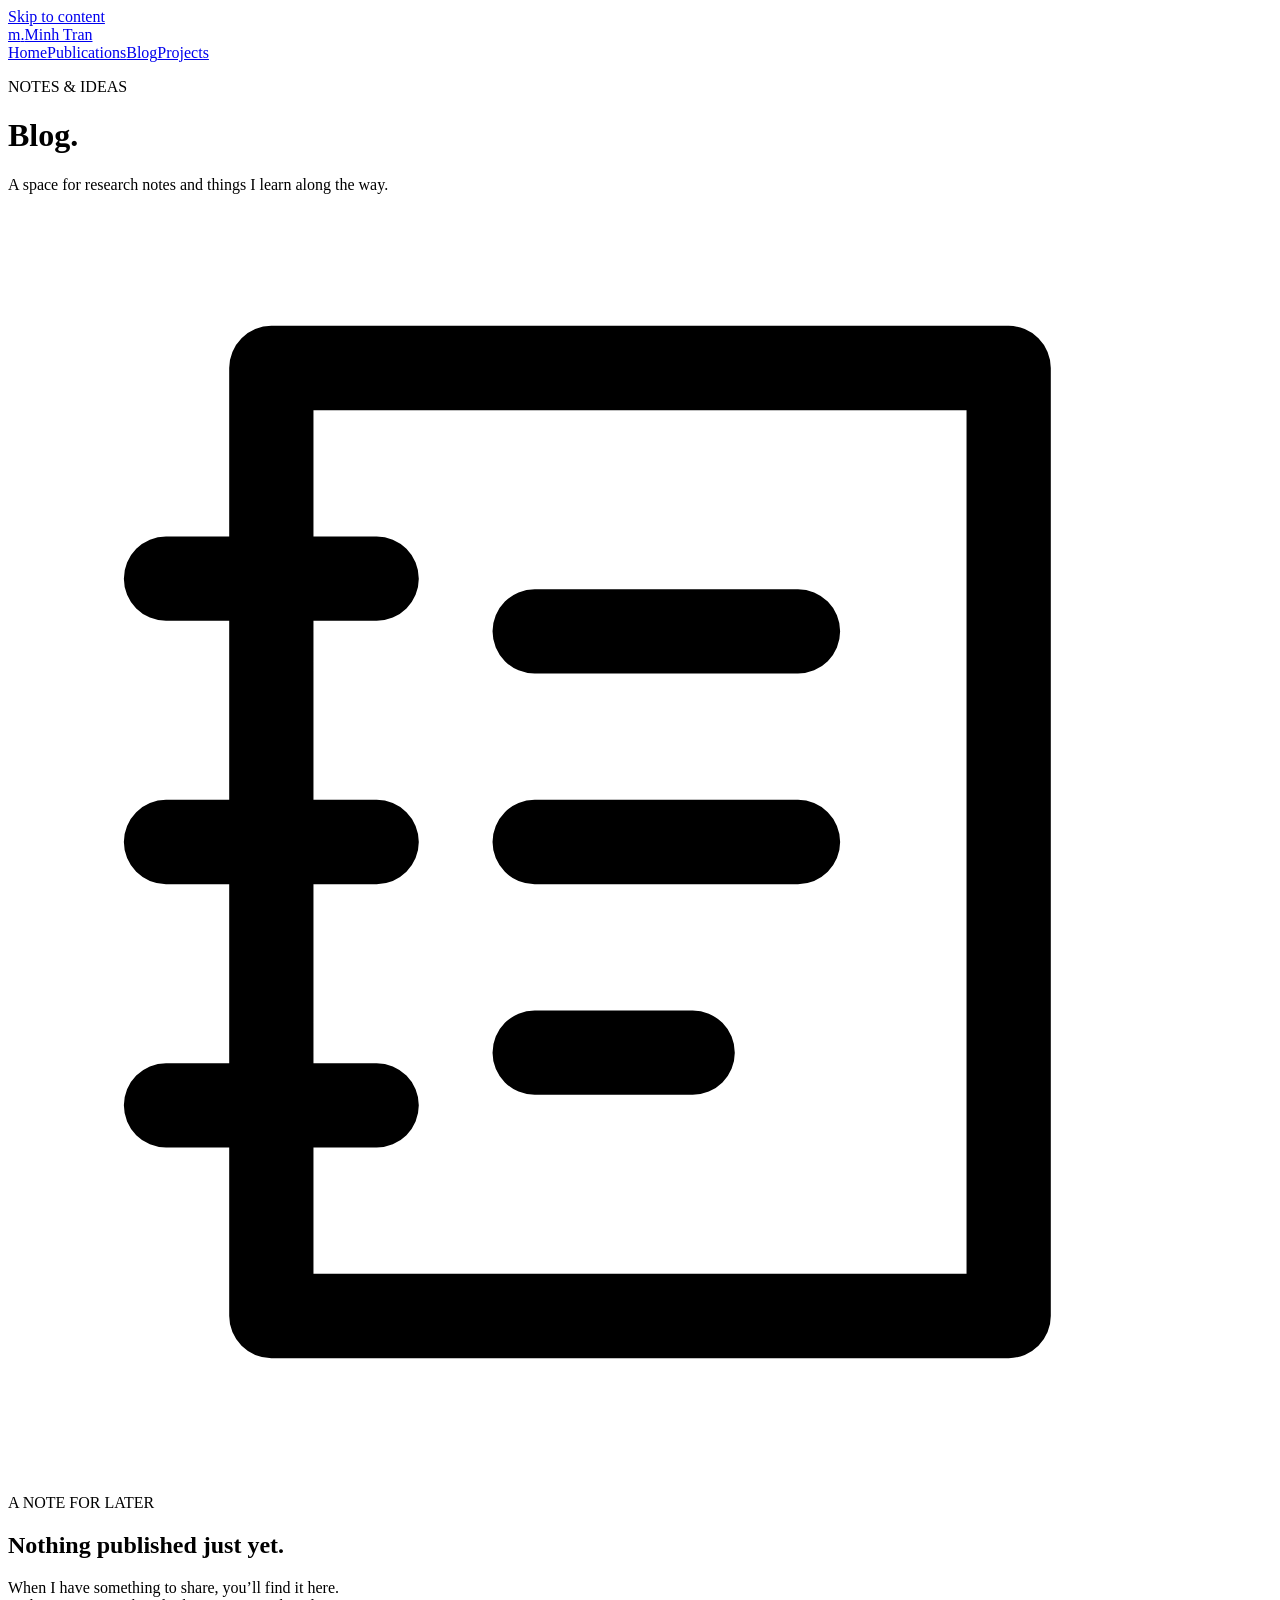
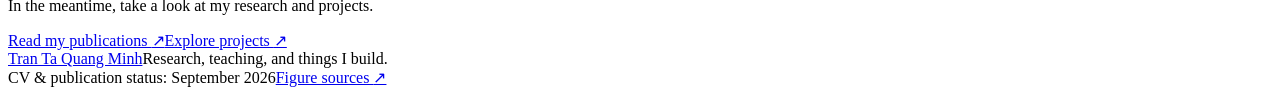
==== blog.html @ 910560d5 "Add files via upload" ====
<!doctype html>
<html lang="en">
<head>
  <meta charset="utf-8">
  <meta name="viewport" content="width=device-width, initial-scale=1">
  <meta name="description" content="Research notes and writing by Tran Ta Quang Minh.">
  <meta name="theme-color" content="#ffffff">
  <meta property="og:type" content="website">
  <meta property="og:title" content="Blog · Tran Ta Quang Minh">
  <meta property="og:description" content="Research notes and writing by Tran Ta Quang Minh.">
  <title>Blog · Tran Ta Quang Minh</title>
  <script>try{const t=localStorage.getItem('portfolio-theme');if(t==='dark'||t==='light')document.documentElement.dataset.theme=t}catch{}</script>
  <link rel="icon" href="assets/favicon.svg" type="image/svg+xml">
  <link rel="stylesheet" href="assets/style.css">
  <script src="assets/site.js" defer></script>
</head>
<body>
  <a class="skip-link" href="#main">Skip to content</a>
  <header class="site-header"><div class="header-inner">
    <a class="brand" href="index.html" aria-label="Minh Tran, home"><span class="brand-mark" aria-hidden="true">m<span>.</span></span><span>Minh Tran</span></a>
    <nav aria-label="Main navigation"><a href="index.html">Home</a><a href="publications.html">Publications</a><a href="blog.html" aria-current="page">Blog</a><a href="projects.html">Projects</a></nav>
    <button class="theme-toggle" type="button" aria-label="Switch to dark theme" title="Switch theme" hidden><svg class="moon-icon" viewBox="0 0 24 24" fill="none" stroke="currentColor" stroke-width="1.6" stroke-linecap="round" stroke-linejoin="round" aria-hidden="true"><path d="M20.3 15.2A8.5 8.5 0 0 1 8.8 3.7a8.5 8.5 0 1 0 11.5 11.5Z"/></svg><svg class="sun-icon" viewBox="0 0 24 24" fill="none" stroke="currentColor" stroke-width="1.6" stroke-linecap="round" stroke-linejoin="round" aria-hidden="true"><circle cx="12" cy="12" r="4"/><path d="M12 2v2m0 16v2M2 12h2m16 0h2M5 5l1.5 1.5m11 11L19 19M5 19l1.5-1.5m11-11L19 5"/></svg></button>
  </div></header>
  <main id="main" class="page-shell blog-page"><header class="page-heading"><p class="overline">NOTES & IDEAS</p><h1>Blog<span class="name-dot">.</span></h1><p>A space for research notes and things I learn along the way.</p></header>
<section class="blog-empty" aria-labelledby="blog-title"><div class="empty-icon" aria-hidden="true"><svg class="" viewBox="0 0 24 24" fill="none" stroke="currentColor" stroke-width="1.6" stroke-linecap="round" stroke-linejoin="round" aria-hidden="true"><path d="M5 3h14v18H5zM3 7h4M3 12h4M3 17h4M10 8h5M10 12h5M10 16h3"/></svg></div><p class="overline">A NOTE FOR LATER</p><h2 id="blog-title">Nothing published just yet.</h2><p>When I have something to share, you’ll find it here.<br>In the meantime, take a look at my research and projects.</p><div class="empty-links"><a href="publications.html">Read my publications <span aria-hidden="true">↗</span></a><a href="projects.html">Explore projects <span aria-hidden="true">↗</span></a></div></section>
</main>
  <footer class="site-footer"><div><a href="index.html">Tran Ta Quang Minh</a><span>Research, teaching, and things I build.</span></div><div><span>CV & publication status: September 2026</span><a href="content/projects.md">Figure sources <span aria-hidden="true">↗</span></a></div></footer>
  <dialog id="figure-dialog" aria-labelledby="figure-dialog-title"><div class="dialog-heading"><h2 id="figure-dialog-title">Paper figure</h2><button class="dialog-close" type="button" aria-label="Close figure">×</button></div><div class="dialog-image-wrap"><img id="dialog-image" alt=""></div><p id="dialog-credit"></p><a id="dialog-source" target="_blank" rel="noopener">Original source <span aria-hidden="true">↗</span></a></dialog>
</body>
</html>
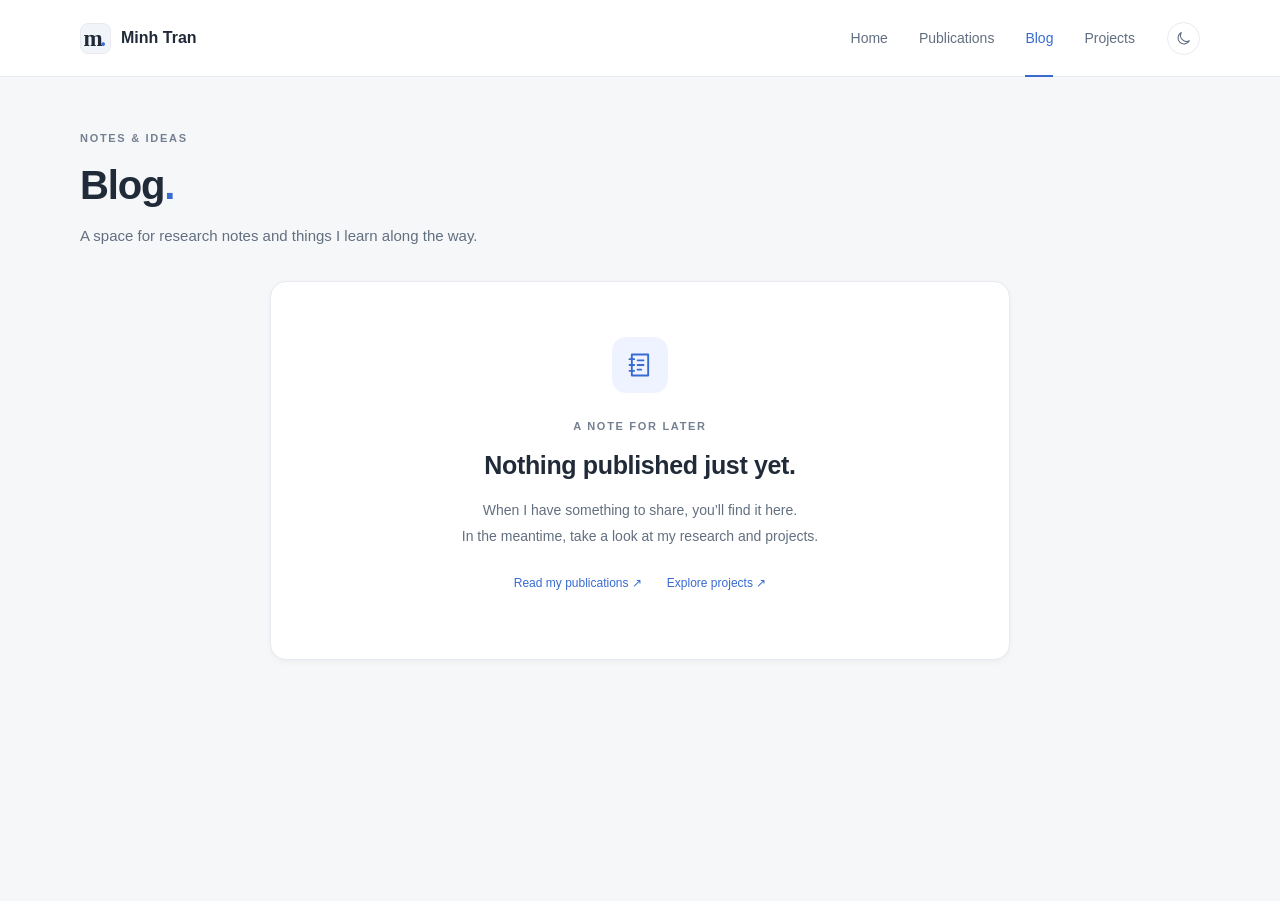
==== commit c4f5cbad: "misc" ====
--- a/blog.html
+++ b/blog.html
@@ -4,7 +4,7 @@
   <meta charset="utf-8">
   <meta name="viewport" content="width=device-width, initial-scale=1">
   <meta name="description" content="Research notes and writing by Tran Ta Quang Minh.">
-  <meta name="theme-color" content="#ffffff">
+  <meta name="theme-color" content="#f6f7f9">
   <meta property="og:type" content="website">
   <meta property="og:title" content="Blog · Tran Ta Quang Minh">
   <meta property="og:description" content="Research notes and writing by Tran Ta Quang Minh.">
@@ -24,7 +24,6 @@
   <main id="main" class="page-shell blog-page"><header class="page-heading"><p class="overline">NOTES & IDEAS</p><h1>Blog<span class="name-dot">.</span></h1><p>A space for research notes and things I learn along the way.</p></header>
 <section class="blog-empty" aria-labelledby="blog-title"><div class="empty-icon" aria-hidden="true"><svg class="" viewBox="0 0 24 24" fill="none" stroke="currentColor" stroke-width="1.6" stroke-linecap="round" stroke-linejoin="round" aria-hidden="true"><path d="M5 3h14v18H5zM3 7h4M3 12h4M3 17h4M10 8h5M10 12h5M10 16h3"/></svg></div><p class="overline">A NOTE FOR LATER</p><h2 id="blog-title">Nothing published just yet.</h2><p>When I have something to share, you’ll find it here.<br>In the meantime, take a look at my research and projects.</p><div class="empty-links"><a href="publications.html">Read my publications <span aria-hidden="true">↗</span></a><a href="projects.html">Explore projects <span aria-hidden="true">↗</span></a></div></section>
 </main>
-  <footer class="site-footer"><div><a href="index.html">Tran Ta Quang Minh</a><span>Research, teaching, and things I build.</span></div><div><span>CV & publication status: September 2026</span><a href="content/projects.md">Figure sources <span aria-hidden="true">↗</span></a></div></footer>
   <dialog id="figure-dialog" aria-labelledby="figure-dialog-title"><div class="dialog-heading"><h2 id="figure-dialog-title">Paper figure</h2><button class="dialog-close" type="button" aria-label="Close figure">×</button></div><div class="dialog-image-wrap"><img id="dialog-image" alt=""></div><p id="dialog-credit"></p><a id="dialog-source" target="_blank" rel="noopener">Original source <span aria-hidden="true">↗</span></a></dialog>
 </body>
 </html>
--- a/assets/style.css
+++ b/assets/style.css
@@ -0,0 +1,241 @@
+@layer reset, base, layout, components, responsive;
+
+@layer reset {
+  *, *::before, *::after { box-sizing: border-box; }
+  body, h1, h2, h3, p, figure { margin: 0; }
+  img, svg { display: block; max-width: 100%; }
+  button, input { font: inherit; }
+  button { color: inherit; cursor: pointer; }
+  [hidden] { display: none !important; }
+}
+
+@layer base {
+  :root { color-scheme: light; --bg: #f6f7f9; --card: #fff; --surface: #f1f4f8; --ink: #303947; --heading: #202a38; --secondary: #626f80; --muted: #748091; --blue: #386bd2; --blue-soft: #eef3ff; --line: #e7eaf0; --green: #2d6954; --green-soft: #edf6f1; --header: #ffffffed; --shadow: 0 2px 7px #14223909, 0 1px 2px #14223904; }
+  :root[data-theme="dark"] { color-scheme: dark; --bg: #111722; --card: #1a2331; --surface: #243043; --ink: #d9e1ed; --heading: #f0f4fa; --secondary: #b5c1d2; --muted: #9cabc0; --blue: #94baff; --blue-soft: #283a57; --line: #334155; --green: #a0d5b8; --green-soft: #223b33; --header: #1a2331ed; --shadow: 0 2px 8px #0002; }
+  @media (prefers-color-scheme: dark) { :root:not([data-theme="light"]) { color-scheme: dark; --bg: #111722; --card: #1a2331; --surface: #243043; --ink: #d9e1ed; --heading: #f0f4fa; --secondary: #b5c1d2; --muted: #9cabc0; --blue: #94baff; --blue-soft: #283a57; --line: #334155; --green: #a0d5b8; --green-soft: #223b33; --header: #1a2331ed; --shadow: 0 2px 8px #0002; } }
+  html { scroll-behavior: smooth; scroll-padding-top: 100px; }
+  body { background: var(--bg); color: var(--ink); font-family: -apple-system, BlinkMacSystemFont, 'Segoe UI', Arial, sans-serif; font-size: 15px; line-height: 1.75; -webkit-font-smoothing: antialiased; }
+  ::selection { background: var(--blue-soft); color: var(--blue); }
+  a { color: var(--blue); text-decoration: none; text-underline-offset: 4px; }
+  a:hover { text-decoration: underline; }
+  strong { font-weight: 600; }
+  h1, h2, h3 { color: var(--heading); font-weight: 600; line-height: 1.4; }
+  h1 { font-size: 37px; letter-spacing: -1.15px; line-height: 1.25; }
+  h2 { font-size: 21px; letter-spacing: -.35px; }
+  h3 { font-size: 16px; }
+  :focus-visible { outline: 2px solid var(--blue); outline-offset: 5px; }
+  [id] { scroll-margin-top: 100px; }
+  .skip-link { position: fixed; top: -80px; left: 20px; z-index: 100; padding: 10px 18px; background: var(--card); border: 1px solid var(--line); }
+  .skip-link:focus { top: 10px; }
+}
+
+@layer layout {
+  .site-header { position: sticky; top: 0; z-index: 10; background: var(--header); backdrop-filter: blur(14px); border-bottom: 1px solid var(--line); }
+  .header-inner, .page-shell { width: min(1120px, calc(100% - 80px)); margin-inline: auto; }
+  .header-inner { min-height: 76px; display: flex; align-items: center; gap: 32px; }
+  .brand { display: flex; align-items: center; gap: 10px; color: var(--heading); font-size: 16px; font-weight: 650; white-space: nowrap; margin-right: auto; }
+  .brand:hover { text-decoration: none; }
+  .brand-mark { display: grid; place-content: center; width: 31px; height: 31px; border: 1px solid var(--line); border-radius: 8px; font-family: Georgia, serif; font-weight: 700; font-size: 23px; line-height: 1; background: var(--surface); position: relative; padding-right: 5px; }
+  .brand-mark span { color: var(--blue); position: absolute; right: 4px; bottom: 3px; }
+  nav { display: flex; align-items: stretch; gap: 31px; align-self: stretch; }
+  nav a { display: flex; align-items: center; position: relative; color: var(--secondary); font-size: 14px; font-weight: 500; }
+  nav a:hover { color: var(--blue); text-decoration: none; }
+  nav a[aria-current="page"] { color: var(--blue); }
+  nav a[aria-current="page"]::after { content: ''; position: absolute; height: 2px; bottom: -1px; background: var(--blue); left: 0; right: 0; }
+  .page-shell { padding-top: 40px; padding-bottom: 64px; min-height: calc(100vh - 76px); }
+  .surface { background: var(--card); border: 1px solid var(--line); border-radius: 16px; box-shadow: var(--shadow); }
+  .introduction { padding: 38px 40px 29px; }
+  .intro-grid { display: grid; grid-template-columns: minmax(0,1fr) 242px; gap: 42px; align-items: start; }
+  .background-panel { padding: 30px 36px; margin-top: 24px; }
+  .background-columns { display: grid; grid-template-columns: minmax(0,1fr) minmax(0,1fr); gap: 46px; align-items: start; }
+  .background-panel h2 { font-size: 17px; margin-bottom: 19px; }
+  .honors-section { margin-top: 25px; }
+  .honors-section h2 { margin-bottom: 10px; }
+  .selected-section { padding: 29px 36px 34px; margin-top: 24px; }
+  .section-heading { display: flex; align-items: baseline; justify-content: space-between; gap: 16px; padding-bottom: 17px; margin-bottom: 24px; border-bottom: 1px solid var(--line); }
+  .section-link { font-size: 13px; white-space: nowrap; }
+}
+
+@layer components {
+  .theme-toggle { padding: 7px; background: none; border: 1px solid var(--line); border-radius: 50%; color: var(--secondary); }
+  .theme-toggle svg { width: 17px; height: 17px; }
+  .theme-toggle:hover { background: var(--surface); }
+  .sun-icon { display: none; }
+  :root[data-theme="dark"] .moon-icon { display: none; }
+  :root[data-theme="dark"] .sun-icon { display: block; }
+  .overline { font-size: 11px; letter-spacing: 1.7px; font-weight: 600; color: var(--muted); margin-bottom: 12px; }
+  .name-dot { color: var(--blue); }
+  .intro-role { color: var(--secondary); font-size: 16px; margin-top: 8px; margin-bottom: 23px; }
+  .biography { font-size: 14.5px; line-height: 1.85; }
+  .biography p + p { margin-top: 15px; }
+  .social-links { display: flex; flex-wrap: wrap; gap: 13px 26px; margin-top: 28px; padding-top: 20px; border-top: 1px solid var(--line); }
+  .social-links a { display: inline-flex; align-items: center; gap: 7px; font-size: 13px; font-weight: 500; }
+  .social-links svg { width: 17px; height: 17px; }
+  .profile-card { min-width: 0; padding-top: 3px; }
+  .portrait-wrap { aspect-ratio: 3 / 4; overflow: hidden; border-radius: 8px; background: var(--surface); border: 1px solid var(--line); }
+  .portrait-wrap img { width: 100%; height: 100%; object-fit: cover; object-position: 50% 35%; }
+  .portrait-caption { font-size: 11px; color: var(--muted); text-align: center; margin-top: 8px; }
+  .profile-location { display: flex; gap: 7px; align-items: center; justify-content: center; font-size: 11px; color: var(--muted); margin-top: 17px; }
+  .profile-location svg { width: 14px; height: 14px; flex-shrink: 0; }
+  .cv-button { display: flex; align-items: center; gap: 8px; justify-content: center; font-size: 12px; padding: 8px 12px; border: 1px solid var(--line); border-radius: 6px; margin-top: 13px; color: var(--secondary); }
+  .cv-button svg { width: 16px; height: 16px; }
+  .cv-button > span:last-child { margin-left: auto; }
+  .cv-button:hover { color: var(--blue); border-color: var(--blue); text-decoration: none; }
+  .background-item, .teaching-item { display: flex; gap: 13px; align-items: start; }
+  .background-item + .background-item, .teaching-item + .teaching-item { margin-top: 21px; }
+  .background-item > div, .teaching-item > div { min-width: 0; }
+  .institution-logo { display: grid; place-items: center; flex: 0 0 34px; width: 34px; height: 34px; background: #fff; border-radius: 6px; border: 1px solid var(--line); overflow: hidden; margin-top: 2px; }
+  .institution-logo img { width: 100%; height: 100%; object-fit: contain; }
+  .background-item h3, .teaching-item h3 { font-size: 13px; line-height: 1.6; }
+  .background-item h3 a, .teaching-item h3 a { color: var(--heading); }
+  .background-item p { font-size: 12px; color: var(--secondary); margin-top: 4px; }
+  .background-item .item-date, .item-date { font-size: 11px; color: var(--muted); }
+  .background-item .education-detail { font-size: 11px; line-height: 1.75; margin-top: 7px; }
+  .teaching-role { color: var(--secondary); font-size: 12px; margin-top: 2px; }
+  .teaching-item .item-date { margin-top: 3px; }
+  .teaching-details { margin-top: 4px; }
+  .teaching-details summary, .abstract summary { display: inline-flex; align-items: center; gap: 10px; cursor: pointer; color: var(--blue); font-size: 11px; list-style: none; }
+  .teaching-details summary::-webkit-details-marker, .abstract summary::-webkit-details-marker { display: none; }
+  .teaching-details[open] summary span, .abstract[open] summary span { transform: rotate(45deg); }
+  .teaching-detail { color: var(--secondary); font-size: 12px; margin-top: 8px; line-height: 1.8; }
+  .honors-list { list-style: none; margin: 0; padding: 0; }
+  .honors-list li { display: grid; grid-template-columns: 4px minmax(0,1fr) auto; gap: 9px; align-items: baseline; padding: 5px 0; }
+  .award-dot { width: 4px; height: 4px; background: var(--muted); border-radius: 50%; position: relative; top: -2px; }
+  .honors-list h3 { font-size: 12px; font-weight: 500; line-height: 1.65; }
+  .award-arrow { font-size: 10px; }
+  .award-date { color: var(--secondary); white-space: nowrap; font-size: 10px; font-style: italic; }
+  .page-heading { margin: 12px 0 31px; }
+  .page-heading h1 { font-size: 40px; margin-bottom: 13px; }
+  .page-heading > p:last-child { font-size: 15px; color: var(--secondary); max-width: 760px; }
+  .publication-heading { display: flex; flex-wrap: wrap; gap: 8px 24px; justify-content: space-between; align-items: baseline; margin-bottom: 21px; }
+  .publication-heading h2 { font-size: 23px; }
+  .publication-heading p { color: var(--muted); font-size: 11px; }
+  .equal-note { margin-left: 9px; }
+  .publications-panel { padding: 29px 32px; }
+  .publication-item { display: grid; grid-template-columns: 245px minmax(0,1fr); gap: 30px; padding: 28px 0; border-bottom: 1px solid var(--line); }
+  .publication-item:first-child { padding-top: 0; }
+  .publication-item:last-child { border-bottom: 0; padding-bottom: 0; }
+  .paper-figure { min-width: 0; align-self: start; }
+  .figure-link { display: flex; position: relative; align-items: center; justify-content: center; min-height: 168px; padding: 9px; border: 1px solid #e0e5eb; border-radius: 7px; background: #fff; overflow: hidden; }
+  .figure-link img { width: 100%; height: 150px; object-fit: contain; }
+  .figure-link:hover { border-color: var(--blue); }
+  .figure-enlarge { position: absolute; right: 6px; bottom: 4px; font-size: 14px; color: #52627c; background: #fff; width: 19px; text-align: center; border-radius: 3px; opacity: 0; }
+  .figure-link:hover .figure-enlarge, .figure-link:focus-visible .figure-enlarge { opacity: 1; }
+  .paper-meta { display: flex; flex-wrap: wrap; align-items: center; gap: 6px 12px; margin-bottom: 8px; }
+  .status { display: inline-block; color: var(--blue); background: var(--blue-soft); font-size: 10px; font-weight: 600; padding: 2px 7px; border-radius: 4px; line-height: 1.8; }
+  .status.accepted { color: var(--green); background: var(--green-soft); }
+  .contribution { color: var(--muted); font-size: 11px; }
+  .paper-content h3 { font-size: 16px; line-height: 1.5; letter-spacing: -.2px; }
+  .paper-content h3 > a { color: var(--heading); }
+  .authors { font-size: 12px; color: var(--secondary); line-height: 1.8; margin-top: 7px; }
+  .authors strong { color: var(--heading); }
+  .paper-summary { font-size: 13px; margin-top: 8px; color: var(--secondary); }
+  .paper-links { display: flex; flex-wrap: wrap; gap: 7px 17px; margin-top: 12px; font-size: 12px; font-weight: 500; }
+  .abstract { margin-top: 12px; font-size: 13px; }
+  .abstract summary span { font-size: 16px; line-height: 1; }
+  .abstract > p { margin-top: 10px; padding: 13px 16px; border-left: 2px solid var(--line); background: var(--surface); color: var(--secondary); line-height: 1.85; }
+  .project-list { display: grid; grid-template-columns: repeat(3,minmax(0,1fr)); gap: 26px; align-items: stretch; }
+  .project-card { display: flex; flex-direction: column; min-width: 0; background: var(--card); border: 1px solid var(--line); border-radius: 10px; overflow: hidden; box-shadow: 0 3px 10px #1422390c; }
+  .project-cover { aspect-ratio: 3 / 2; background: #edf2f8; overflow: hidden; }
+  .project-cover img { width: 100%; height: 100%; object-fit: cover; }
+  .project-content { display: flex; flex: 1; flex-direction: column; padding: 21px 22px 24px; }
+  .project-meta { display: flex; justify-content: space-between; gap: 12px; color: var(--blue); font-size: 10px; letter-spacing: .2px; margin-bottom: 13px; }
+  .project-year { color: var(--muted); }
+  .project-content h2 { font-size: 20px; line-height: 1.45; letter-spacing: -.3px; min-height: 2.9em; }
+  .project-summary { color: var(--secondary); font-size: 13px; line-height: 1.85; margin-top: 12px; min-height: 5.55em; }
+  .project-status { font-size: 11px; color: var(--blue); margin-top: 12px; }
+  .project-card .abstract { margin-top: 10px; margin-bottom: 19px; }
+  .project-card .abstract > p { font-size: 12px; padding: 12px; }
+  .project-card-bottom { margin-top: auto; padding-top: 8px; }
+  .tags { display: flex; flex-wrap: wrap; gap: 5px 7px; }
+  .tags span { color: var(--secondary); background: var(--surface); font-size: 10px; border-radius: 3px; padding: 3px 7px; }
+  .project-card .paper-links { margin-top: 16px; font-size: 11px; gap: 7px 14px; }
+  .blog-empty { padding: 55px 28px 65px; text-align: center; max-width: 740px; margin: 0 auto; background: var(--card); border: 1px solid var(--line); border-radius: 16px; box-shadow: var(--shadow); }
+  .empty-icon { display: grid; place-content: center; width: 56px; height: 56px; background: var(--blue-soft); color: var(--blue); border-radius: 14px; margin: 0 auto 24px; }
+  .empty-icon svg { width: 28px; height: 28px; }
+  .blog-empty h2 { font-size: 25px; margin-bottom: 14px; }
+  .blog-empty > p:not(.overline) { color: var(--secondary); font-size: 14px; line-height: 1.9; }
+  .empty-links { display: flex; flex-wrap: wrap; justify-content: center; gap: 12px 25px; font-size: 12px; margin-top: 23px; }
+  dialog { width: min(1100px, calc(100% - 40px)); max-height: calc(100dvh - 48px); padding: 24px; background: var(--card); color: var(--ink); border: 1px solid var(--line); border-radius: 12px; box-shadow: 0 30px 100px #0004; }
+  dialog::backdrop { background: #101b2baf; backdrop-filter: blur(4px); }
+  .dialog-heading { display: flex; align-items: center; gap: 20px; justify-content: space-between; margin-bottom: 20px; }
+  .dialog-heading h2 { font-size: 20px; }
+  .dialog-close { border: 1px solid var(--line); border-radius: 50%; width: 34px; height: 34px; background: none; font-size: 23px; flex-shrink: 0; }
+  .dialog-image-wrap { background: #fff; padding: 12px; border-radius: 6px; }
+  .dialog-image-wrap img { width: 100%; max-height: 65dvh; object-fit: contain; }
+  #dialog-credit { font-size: 11px; margin-top: 14px; color: var(--secondary); }
+  #dialog-source { display: inline-block; font-size: 12px; margin-top: 8px; }
+}
+
+@layer responsive {
+  @media (max-width: 1000px) {
+    .header-inner, .page-shell { width: calc(100% - 48px); }
+    .introduction { padding: 30px; }
+    .intro-grid { grid-template-columns: minmax(0,1fr) 200px; gap: 30px; }
+    h1 { font-size: 32px; }
+    .background-panel, .selected-section { padding: 27px; }
+    .background-columns { gap: 30px; }
+    .publication-item { grid-template-columns: 195px minmax(0,1fr); gap: 25px; }
+    .project-list { grid-template-columns: repeat(2,minmax(0,1fr)); }
+  }
+  @media (max-width: 640px) {
+    .header-inner, .page-shell { width: calc(100% - 28px); }
+    .header-inner { min-height: 98px; gap: 0 18px; flex-wrap: wrap; padding-top: 15px; }
+    .brand { font-size: 14px; }
+    .brand-mark { width: 27px; height: 27px; font-size: 20px; }
+    .theme-toggle { order: 1; margin-left: auto; }
+    nav { order: 2; flex: 0 0 100%; justify-content: space-between; gap: 12px; min-height: 44px; margin-top: 7px; }
+    nav a { font-size: 13px; padding-block: 9px 11px; }
+    .page-shell { padding-top: 22px; padding-bottom: 35px; }
+    .surface { border-radius: 12px; }
+    .introduction { padding: 23px 20px 22px; }
+    .intro-grid { display: flex; flex-direction: column; gap: 0; }
+    .intro-copy { display: contents; }
+    .intro-copy .overline { order: 0; }
+    .intro-copy h1 { order: 1; font-size: 29px; }
+    .intro-role { order: 2; margin-bottom: 21px; font-size: 14px; }
+    .profile-card { order: 3; display: grid; grid-template-columns: 90px minmax(0,1fr); width: 100%; column-gap: 16px; margin-bottom: 23px; padding: 0; }
+    .portrait-wrap { grid-column: 1; grid-row: 1 / 4; border-radius: 6px; }
+    .portrait-caption { grid-column: 2; grid-row: 1; text-align: left; align-self: end; margin: 0 0 3px; font-size: 10px; }
+    .profile-location { grid-column: 2; grid-row: 2; justify-content: start; align-self: start; margin-top: 0; font-size: 9px; }
+    .profile-location svg { width: 12px; height: 12px; }
+    .cv-button { grid-column: 2; grid-row: 3; align-self: start; justify-content: start; margin-top: 7px; max-width: 210px; font-size: 10px; padding: 5px 7px; gap: 6px; }
+    .cv-button svg { width: 13px; height: 13px; }
+    .biography { order: 4; font-size: 13px; line-height: 1.85; }
+    .social-links { gap: 12px 19px; margin-top: 22px; padding-top: 17px; }
+    .social-links a { font-size: 11px; }
+    .social-links svg { width: 14px; height: 14px; }
+    .background-panel, .selected-section { padding: 24px 20px; margin-top: 18px; }
+    .background-columns { grid-template-columns: minmax(0,1fr); gap: 30px; }
+    .background-panel h2 { font-size: 17px; }
+    .section-heading { gap: 12px; margin-bottom: 22px; }
+    .section-heading h2 { font-size: 18px; }
+    .section-link { font-size: 10px; }
+    .publication-item { grid-template-columns: minmax(0,1fr); gap: 16px; padding-block: 25px; }
+    .figure-link { min-height: 167px; }
+    .figure-link img { height: 150px; }
+    .paper-content h3 { font-size: 15px; }
+    .authors { font-size: 11px; }
+    .paper-summary { font-size: 12px; }
+    .paper-links { font-size: 11px; }
+    .page-heading { margin: 8px 4px 25px; }
+    .page-heading h1 { font-size: 34px; }
+    .page-heading > p:last-child { font-size: 13px; }
+    .publication-heading { margin-inline: 4px; }
+    .publication-heading p { font-size: 10px; }
+    .equal-note { margin-left: 0; }
+    .publications-panel { padding: 22px 20px; }
+    .project-list { grid-template-columns: minmax(0,1fr); gap: 22px; }
+    .project-content { padding: 21px 22px 25px; }
+    .project-content h2 { min-height: 0; }
+    .project-summary { min-height: 0; }
+    .project-status { margin-top: 13px; }
+    .project-card-bottom { padding-top: 0; }
+    .blog-empty { padding: 37px 20px 45px; }
+    .blog-empty h2 { font-size: 23px; }
+    .blog-empty > p:not(.overline) { font-size: 13px; }
+    .empty-links { gap: 12px; }
+    dialog { padding: 17px; width: calc(100% - 24px); }
+  }
+  @media (prefers-reduced-motion: reduce) { html { scroll-behavior: auto; } *, *::before, *::after { transition: none !important; animation: none !important; } }
+}
